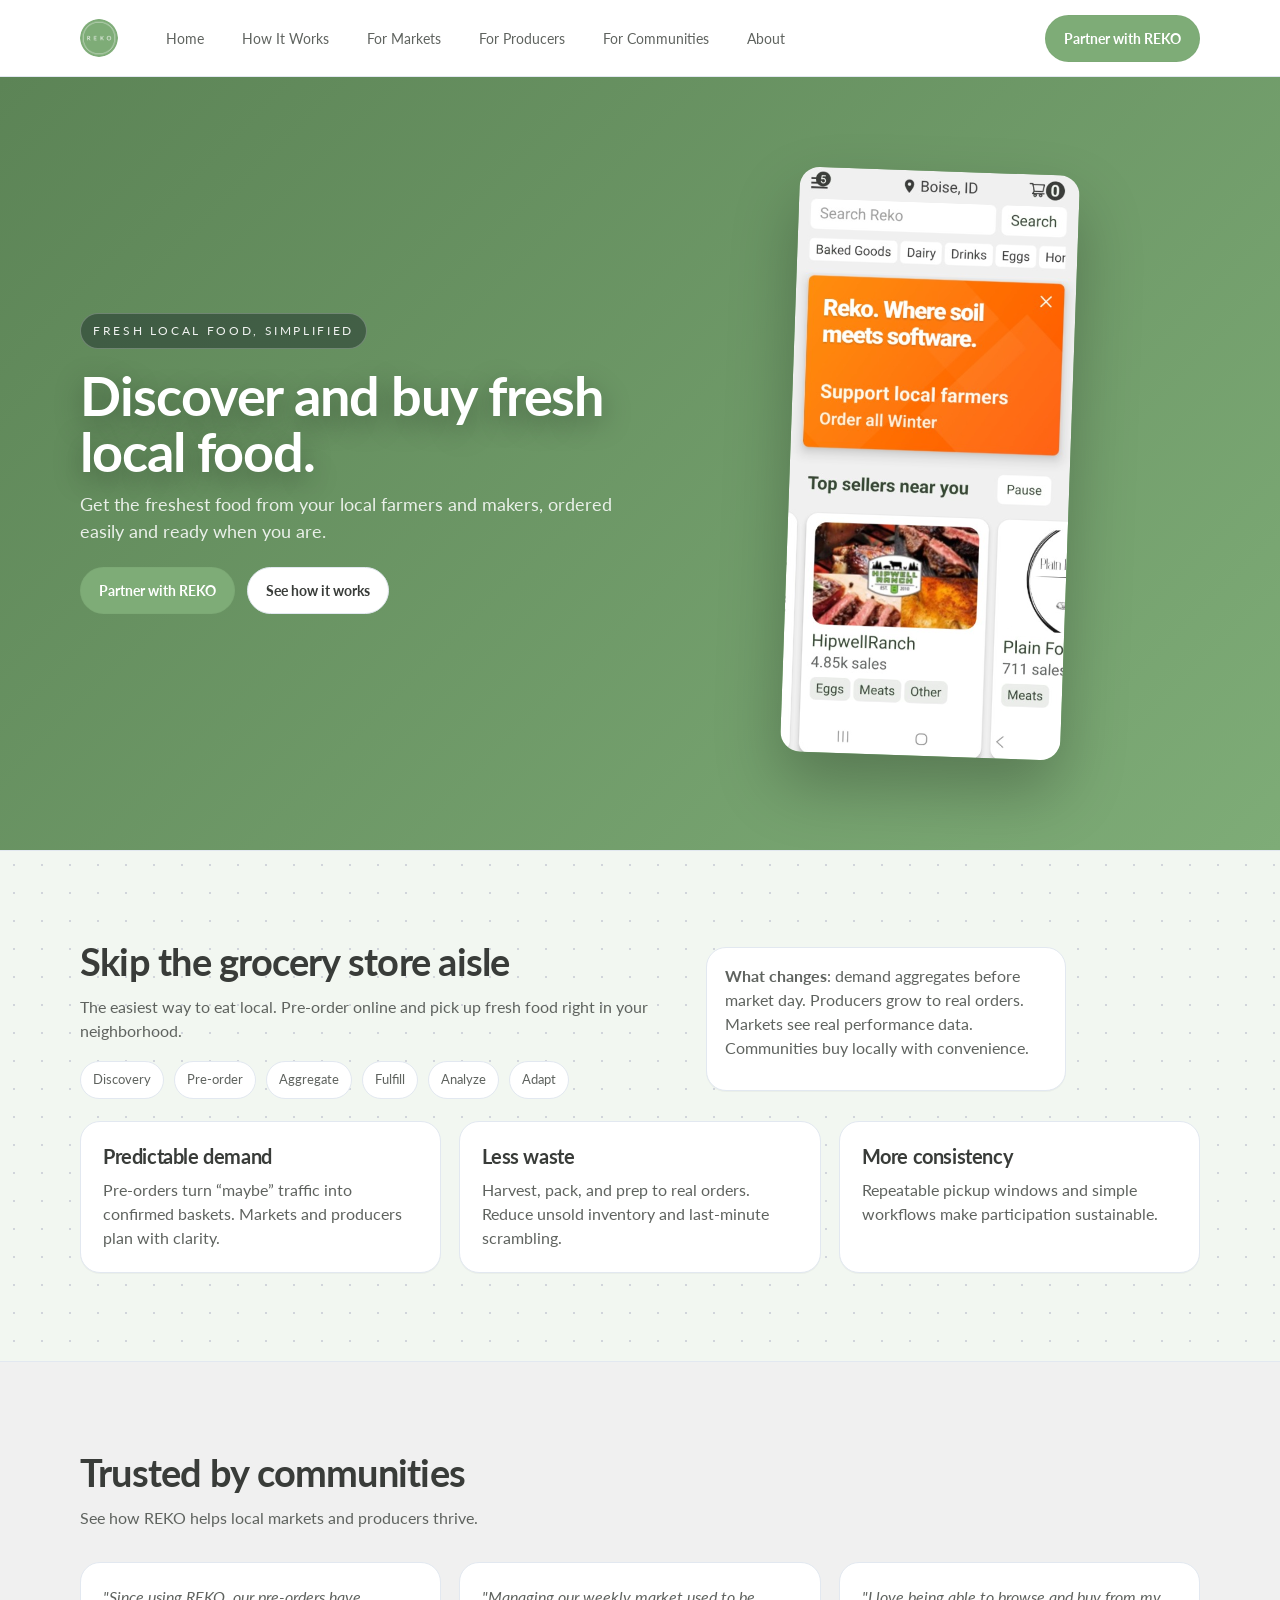
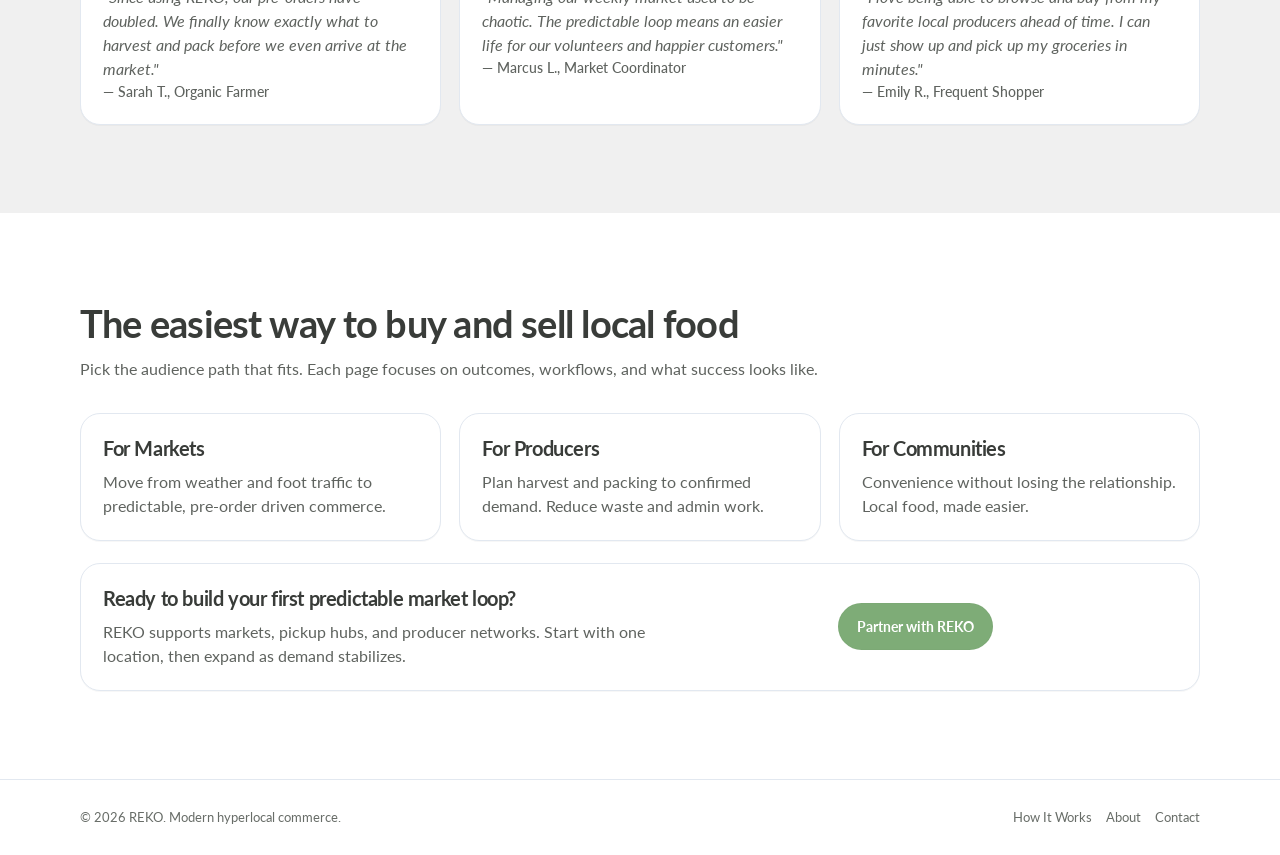
==== Rekonow-website-refresh/index.html @ 21ca54c8 "Add files via upload" ====
<!doctype html>
<html lang="en">

<head>
    <meta charset="utf-8" />
    <meta name="viewport" content="width=device-width, initial-scale=1" />
    <title>REKO. Infrastructure for Local Food</title>
    <link rel="stylesheet" href="styles.css" />
</head>

<body>

    <header class="site-header">
        <div class="container navbar">
            <a class="brand" href="index.html">
                <img src="assets/reko-logo.png" alt="REKO" />
            </a>

            <button class="hamburger" data-mobile-toggle type="button">Menu</button>

            <ul class="nav-links">
                <li><a data-nav href="index.html">Home</a></li>
                <li><a data-nav href="how-it-works.html">How It Works</a></li>
                <li><a data-nav href="for-markets.html">For Markets</a></li>
                <li><a data-nav href="for-producers.html">For Producers</a></li>
                <li><a data-nav href="for-communities.html">For Communities</a></li>
                <li><a data-nav href="about.html">About</a></li>
            </ul>

            <div class="nav-cta">
                <a class="btn btn-primary" href="https://rekohub.com" target="_blank" rel="noopener">Partner with
                    REKO</a>
            </div>
        </div>

        <nav class="mobile-nav" data-mobile-menu>
            <a data-nav href="index.html">Home</a>
            <a data-nav href="how-it-works.html">How It Works</a>
            <a data-nav href="for-markets.html">For Markets</a>
            <a data-nav href="for-producers.html">For Producers</a>
            <a data-nav href="for-communities.html">For Communities</a>
            <a data-nav href="about.html">About</a>
            <a href="https://rekohub.com" target="_blank" rel="noopener">Partner with REKO</a>
        </nav>
    </header>

    <section class="hero hero-home" style="background: linear-gradient(135deg, var(--brand-2) 0%, var(--brand) 100%);">
        <div class="container hero-split">
            <div class="hero-inner">
                <span class="eyebrow">Fresh local food, simplified</span>
                <h1>Discover and buy fresh local food.</h1>
                <p>Get the freshest food from your local farmers and makers, ordered easily and ready when you are.</p>
                <div class="hero-actions">
                    <a class="btn btn-primary" href="https://rekohub.com" target="_blank" rel="noopener">Partner
                        with
                        REKO</a>
                    <a class="btn btn-ghost" href="how-it-works.html">See how it works</a>
                </div>
            </div>
            <div class="hero-image-container">
                <img src="assets/hero-app-mockup.png" alt="Reko App Mockup" />
            </div>
        </div>
    </section>


    <section class="section texture-panel bg-light-blue">
        <div class="container">
            <div class="split">
                <div>
                    <h2>Skip the grocery store aisle</h2>
                    <p>The easiest way to eat local. Pre-order online and pick up fresh food right in your neighborhood.
                    </p>

                    <div class="chips mt-18">
                        <span class="chip">Discovery</span>
                        <span class="chip">Pre-order</span>
                        <span class="chip">Aggregate</span>
                        <span class="chip">Fulfill</span>
                        <span class="chip">Analyze</span>
                        <span class="chip">Adapt</span>
                    </div>
                </div>

                <div class="kpi">
                    <p><strong>What changes</strong>: demand aggregates before market day. Producers grow to real
                        orders.
                        Markets see real performance data. Communities buy locally with convenience.</p>
                </div>
            </div>

            <div style="height:22px"></div>

            <div class="grid-3">
                <div class="card">
                    <h3>Predictable demand</h3>
                    <p>Pre-orders turn “maybe” traffic into confirmed baskets. Markets and producers plan with clarity.
                    </p>
                </div>
                <div class="card">
                    <h3>Less waste</h3>
                    <p>Harvest, pack, and prep to real orders. Reduce unsold inventory and last-minute scrambling.</p>
                </div>
                <div class="card">
                    <h3>More consistency</h3>
                    <p>Repeatable pickup windows and simple workflows make participation sustainable.</p>
                </div>
            </div>
        </div>
    </section>

    <section class="section bg-light-green">
        <div class="container">
            <h2>Trusted by communities</h2>
            <p>See how REKO helps local markets and producers thrive.</p>

            <div style="height:18px"></div>

            <div class="grid-3 steps">
                <div class="card">
                    <p><em>"Since using REKO, our pre-orders have doubled. We finally know exactly what to harvest and
                            pack before we even arrive at the market."</em></p>
                    <p class="mt-18" style="font-weight: 500; font-size: 14px;">— Sarah T., Organic Farmer</p>
                </div>
                <div class="card">
                    <p><em>"Managing our weekly market used to be chaotic. The predictable loop means an easier life for
                            our volunteers and happier customers."</em></p>
                    <p class="mt-18" style="font-weight: 500; font-size: 14px;">— Marcus L., Market Coordinator</p>
                </div>
                <div class="card">
                    <p><em>"I love being able to browse and buy from my favorite local producers ahead of time. I can
                            just show up and pick up my groceries in minutes."</em></p>
                    <p class="mt-18" style="font-weight: 500; font-size: 14px;">— Emily R., Frequent Shopper</p>
                </div>
            </div>
        </div>
    </section>

    <section class="section">
        <div class="container">
            <h2>The easiest way to buy and sell local food</h2>
            <p>Pick the audience path that fits. Each page focuses on outcomes, workflows, and what success looks like.
            </p>

            <div style="height:18px"></div>

            <div class="grid-3">
                <a class="card" href="for-markets.html">
                    <h3>For Markets</h3>
                    <p>Move from weather and foot traffic to predictable, pre-order driven commerce.</p>
                </a>
                <a class="card" href="for-producers.html">
                    <h3>For Producers</h3>
                    <p>Plan harvest and packing to confirmed demand. Reduce waste and admin work.</p>
                </a>
                <a class="card" href="for-communities.html">
                    <h3>For Communities</h3>
                    <p>Convenience without losing the relationship. Local food, made easier.</p>
                </a>
            </div>

            <div style="height:22px"></div>

            <div class="card">
                <div class="split">
                    <div>
                        <h3>Ready to build your first predictable market loop?</h3>
                        <p>REKO supports markets, pickup hubs, and producer networks. Start with one location, then
                            expand as demand stabilizes.</p>
                    </div>
                    <div
                        style="display:flex; gap:12px; justify-content:flex-end; align-items:flex-start; flex-wrap:wrap;">
                        <a class="btn btn-primary" href="https://rekohub.com" target="_blank" rel="noopener">Partner
                            with REKO</a>
                        <a class="btn btn-light" href="how-it-works.html">Explore How It Works</a>
                    </div>
                </div>
            </div>
        </div>
    </section>

    <footer class="site-footer">
        <div class="container footer-row">
            <div>© 2026 REKO. Modern hyperlocal commerce.</div>
            <div class="footer-links">
                <a href="how-it-works.html">How It Works</a>
                <a href="about.html">About</a>
                <a href="mailto:hello@reko.example">Contact</a>
            </div>
        </div>
    </footer>

    <script src="script.js"></script>
</body>

</html>
---- Rekonow-website-refresh/styles.css ----
/* styles.css */
@import url('https://fonts.googleapis.com/css2?family=Lato:wght@400;700;900&display=swap');

/* REKO static site. Assumes this structure:
   /index.html
   /how-it-works.html
   /for-markets.html
   /for-producers.html
   /for-communities.html
   /about.html
   /styles.css
   /script.js
   /assets/reko-logo.png
   /assets/hero-farmer.jpg
   /assets/how-it-works.jpg
   /assets/for-markets.jpg
   /assets/for-producers.jpg
   /assets/for-communities.jpg
   /assets/about.jpg
*/

:root {
    --bg: #ffffff;
    --text: #393c39;
    --muted: #5f635f;
    --muted-2: #686d68;
    --border: #e2e8f0;
    --surface: #f2f7f1;
    --surface-2: #f0f0f0;
    --brand: #7eac77;
    --brand-2: #5c8456;
    --shadow: 0 18px 50px rgba(15, 23, 42, 0.10);
    --radius: 20px;
    --radius-sm: 14px;
    --container: 1120px;
}

/* Base */
* {
    box-sizing: border-box;
}

html,
body {
    height: 100%;
}

body {
    margin: 0;
    font-family: 'Lato', ui-sans-serif, system-ui, -apple-system, Segoe UI, Roboto, Helvetica, Arial, "Apple Color Emoji", "Segoe UI Emoji";
    color: var(--text);
    background: var(--bg);
    line-height: 1.5;
}

img {
    max-width: 100%;
    height: auto;
    display: block;
}

a {
    color: inherit;
    text-decoration: none;
}

p {
    margin: 0 0 14px;
    color: var(--muted);
}

h1,
h2,
h3 {
    margin: 0 0 12px;
    letter-spacing: -0.02em;
}

h1 {
    font-size: clamp(38px, 4.2vw, 56px);
    line-height: 1.05;
}

h2 {
    font-size: clamp(28px, 3vw, 40px);
    line-height: 1.15;
}

h3 {
    font-size: 20px;
    line-height: 1.2;
}

.container {
    width: min(var(--container), calc(100% - 48px));
    margin: 0 auto;
}

/* Header / Nav */
.site-header {
    position: sticky;
    top: 0;
    z-index: 50;
    background: rgba(255, 255, 255, 0.92);
    backdrop-filter: blur(10px);
    border-bottom: 1px solid var(--border);
}

.navbar {
    display: flex;
    align-items: center;
    justify-content: flex-start;
    gap: 40px;
    height: 76px;
}

.brand {
    display: flex;
    align-items: center;
    gap: 12px;
}

.brand img {
    width: 38px;
    height: 38px;
    border-radius: 999px;
}

.nav-links {
    display: flex;
    align-items: center;
    gap: 22px;
    flex-wrap: wrap;
    justify-content: center;
    list-style: none;
    padding: 0;
    margin: 0;
}

.nav-links a {
    font-size: 14px;
    color: var(--muted);
    padding: 10px 8px;
    border-radius: 10px;
    transition: color 0.15s ease;
}

.nav-links a:hover {
    color: var(--brand);
}

.nav-links a.active {
    color: var(--text);
    font-weight: 650;
    text-decoration: underline;
    text-underline-offset: 10px;
    text-decoration-thickness: 2px;
}

.nav-cta {
    display: flex;
    align-items: center;
    gap: 10px;
    min-width: 200px;
    justify-content: flex-end;
    margin-left: auto;
}

.hamburger {
    display: none;
    border: 1px solid var(--border);
    background: #fff;
    padding: 10px 12px;
    border-radius: 12px;
    cursor: pointer;
}

/* Buttons */
.btn {
    display: inline-flex;
    align-items: center;
    justify-content: center;
    gap: 10px;
    padding: 12px 18px;
    border-radius: 999px;
    font-weight: 650;
    font-size: 14px;
    border: 1px solid transparent;
    transition: transform .06s ease, background .2s ease, border-color .2s ease, color .2s ease;
    white-space: nowrap;
}

.btn:active {
    transform: translateY(1px);
}

.btn-primary {
    background: var(--brand);
    color: #fff;
    border-color: rgba(0, 0, 0, 0.02);
}

.btn-primary:hover {
    background: var(--brand-2);
}

.btn-light {
    background: rgba(255, 255, 255, 0.08);
    color: #fff;
    border-color: rgba(255, 255, 255, 0.35);
}

.btn-light:hover {
    background: rgba(255, 255, 255, 0.14);
    border-color: rgba(255, 255, 255, 0.55);
}

.btn-ghost {
    background: #fff;
    color: var(--text);
    border-color: var(--border);
}

.btn-ghost:hover {
    background: var(--surface-2);
}

/* Hero */
.hero {
    position: relative;
    min-height: 560px;
    display: flex;
    align-items: center;
    overflow: hidden;
    background-color: #0b1220;
    background-size: cover;
    background-position: center;
    background-repeat: no-repeat;
}

.hero::before {
    content: "";
    position: absolute;
    inset: 0;
    background:
        linear-gradient(180deg, rgba(2, 6, 23, 0.55) 0%, rgba(2, 6, 23, 0.66) 45%, rgba(2, 6, 23, 0.72) 100%),
        var(--hero-image, none);
    background-size: 100% auto;
    background-position: center;
    background-repeat: no-repeat;
}

.hero .container {
    position: relative;
    padding: 94px 0;
}

.hero-inner {
    max-width: 860px;
}

.hero-home::before {
    display: none;
}

.hero-split {
    display: grid;
    grid-template-columns: 1fr 1fr;
    gap: 40px;
    align-items: center;
}

.hero-image-container {
    display: flex;
    justify-content: center;
}

.hero-image-container img {
    width: 280px;
    height: 585px;
    object-fit: cover;
    object-position: center bottom;
    border-radius: 20px;
    box-shadow: 0 32px 64px rgba(0, 0, 0, 0.25);
    transform: rotate(2deg);
    transition: transform 0.3s ease;
}

.hero-image-container img:hover {
    transform: rotate(0deg) scale(1.02);
}

.eyebrow {
    display: inline-flex;
    align-items: center;
    gap: 8px;
    font-size: 12px;
    letter-spacing: 0.22em;
    text-transform: uppercase;
    color: rgba(255, 255, 255, 0.92);
    padding: 8px 12px;
    border-radius: 999px;
    border: 1px solid rgba(255, 255, 255, 0.25);
    background: rgba(2, 6, 23, 0.35);
    margin-bottom: 18px;
}

.hero h1 {
    color: #fff;
    text-shadow: 0 8px 28px rgba(0, 0, 0, 0.35);
}

.hero p {
    color: rgba(255, 255, 255, 0.86);
    font-size: 18px;
}

.hero-actions {
    margin-top: 22px;
    display: flex;
    gap: 12px;
    flex-wrap: wrap;
}

.hero-note {
    margin-top: 18px;
    color: rgba(255, 255, 255, 0.68);
    font-size: 13px;
}

/* Sections */
.section {
    padding: 88px 0;
}

.section.compact {
    padding: 64px 0;
}

.section.alt {
    background: var(--surface);
}

.bg-light-blue {
    background-color: #f2f7f1 !important;
}

.bg-light-green {
    background-color: #f0f0f0 !important;
}

.texture-panel {
    background-color: #fcfdfd;
    background-image: radial-gradient(#d1d5db 1px, transparent 0);
    background-size: 28px 28px;
    border-top: 1px solid var(--border);
    border-bottom: 1px solid var(--border);
}

.section-head {
    display: flex;
    align-items: flex-start;
    justify-content: space-between;
    gap: 22px;
    margin-bottom: 28px;
}

.section-head .lead {
    max-width: 760px;
    font-size: 18px;
    color: var(--muted);
}

.kpi {
    border: 1px solid var(--border);
    background: #fff;
    border-radius: var(--radius);
    padding: 16px 18px;
    box-shadow: 0 1px 0 rgba(2, 6, 23, 0.03);
    max-width: 360px;
    color: var(--muted);
}

.kpi b {
    color: var(--text);
}

/* Cards / grids */
.grid-3 {
    display: grid;
    grid-template-columns: repeat(3, minmax(0, 1fr));
    gap: 18px;
}

.grid-2 {
    display: grid;
    grid-template-columns: repeat(2, minmax(0, 1fr));
    gap: 18px;
}

.card {
    border: 1px solid var(--border);
    background: #fff;
    border-radius: var(--radius);
    padding: 22px;
    box-shadow: 0 1px 0 rgba(2, 6, 23, 0.03);
}

.card h3 {
    margin-bottom: 10px;
}

.card p {
    margin: 0;
    color: var(--muted);
}

.card-link {
    display: block;
    border: 1px solid var(--border);
    background: #fff;
    border-radius: var(--radius);
    padding: 22px;
    box-shadow: 0 1px 0 rgba(2, 6, 23, 0.03);
    transition: transform .08s ease, box-shadow .2s ease, border-color .2s ease;
}

.card-link:hover {
    transform: translateY(-1px);
    box-shadow: var(--shadow);
    border-color: rgba(126, 172, 119, 0.45);
}

.card-link .pill {
    display: inline-flex;
    padding: 6px 10px;
    border-radius: 999px;
    border: 1px solid var(--border);
    background: var(--surface);
    color: var(--muted);
    font-size: 12px;
    margin-bottom: 10px;
}

/* Chips */
.chips {
    display: flex;
    flex-wrap: wrap;
    gap: 10px;
    margin-top: 16px;
}

.chip {
    display: inline-flex;
    align-items: center;
    padding: 8px 12px;
    border-radius: 999px;
    border: 1px solid var(--border);
    background: #fff;
    color: var(--muted);
    font-size: 13px;
}

/* Split section */
.split {
    display: grid;
    grid-template-columns: 1.1fr 0.9fr;
    gap: 22px;
    align-items: center;
}

.split .card {
    height: 100%;
}

/* Footer */
.site-footer {
    border-top: 1px solid var(--border);
    background: #fff;
    padding: 28px 0;
}

.footer-row {
    display: flex;
    align-items: center;
    justify-content: space-between;
    gap: 14px;
    flex-wrap: wrap;
    color: var(--muted-2);
    font-size: 13px;
}

.footer-links {
    display: flex;
    gap: 14px;
}

.footer-links a {
    color: var(--muted-2);
}

.footer-links a:hover {
    color: var(--text);
}

/* Responsive */
@media (max-width: 980px) {
    .grid-3 {
        grid-template-columns: 1fr;
    }

    .grid-2 {
        grid-template-columns: 1fr;
    }

    .split {
        grid-template-columns: 1fr;
    }

    .section-head {
        flex-direction: column;
    }

    .hero-split {
        grid-template-columns: 1fr;
        text-align: center;
        gap: 32px;
    }

    .hero-actions {
        justify-content: center;
    }

    .hero-image-container img {
        transform: none;
    }

    .nav-links {
        display: none;
    }

    .hamburger {
        display: inline-flex;
    }

    .nav-cta {
        min-width: auto;
    }

    .brand {
        min-width: auto;
    }
}

/* Mobile nav drawer */
.mobile-nav {
    display: none;
    border-top: 1px solid var(--border);
    background: rgba(255, 255, 255, 0.98);
}

.mobile-nav.open {
    display: block;
}

.mobile-nav .container {
    padding: 14px 0 18px;
}

.mobile-nav a {
    display: block;
    padding: 12px 10px;
    border-radius: 12px;
    color: var(--muted);
}

.mobile-nav a:hover {
    background: var(--surface-2);
    color: var(--text);
}

.mobile-nav a.active {
    color: var(--text);
    font-weight: 650;
}

/* Utility spacing helpers (avoid inline height divs) */
.mt-12 {
    margin-top: 12px;
}

.mt-18 {
    margin-top: 18px;
}

.mt-24 {
    margin-top: 24px;
}

.mb-0 {
    margin-bottom: 0;
}
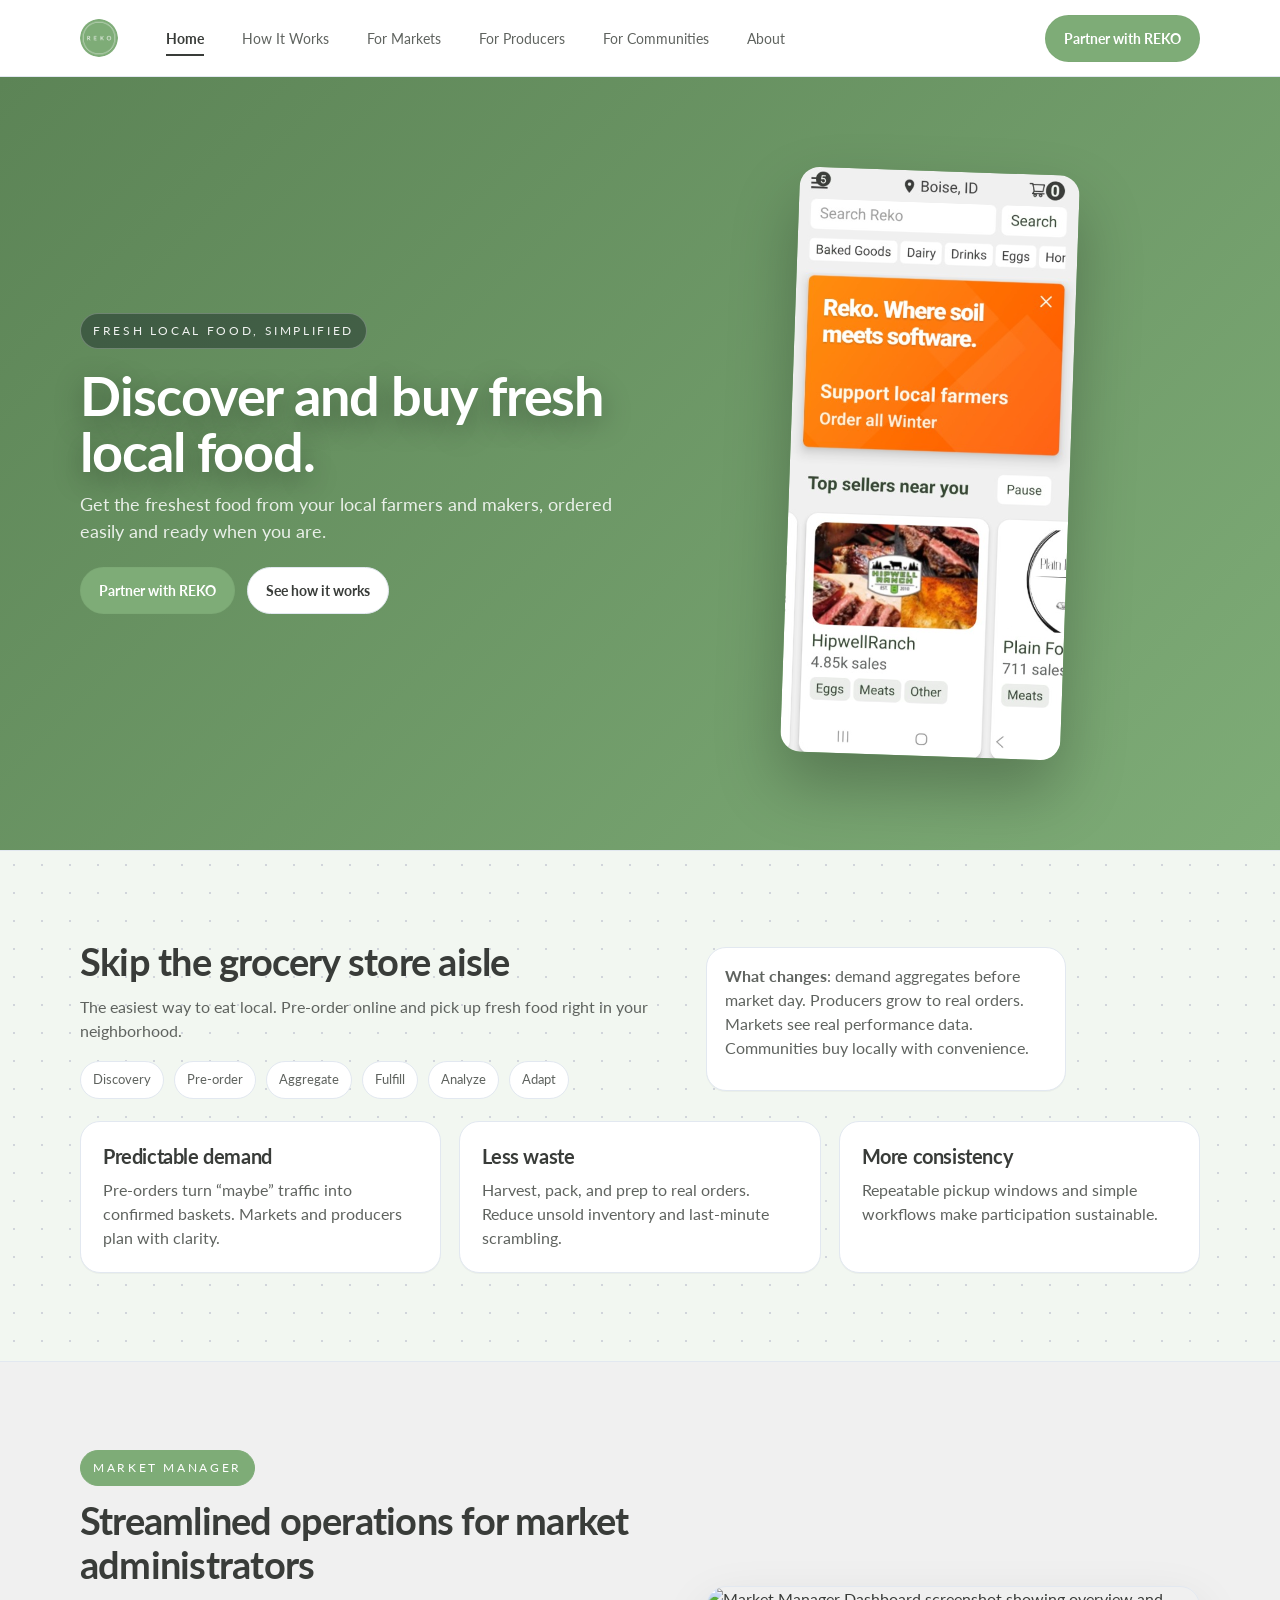
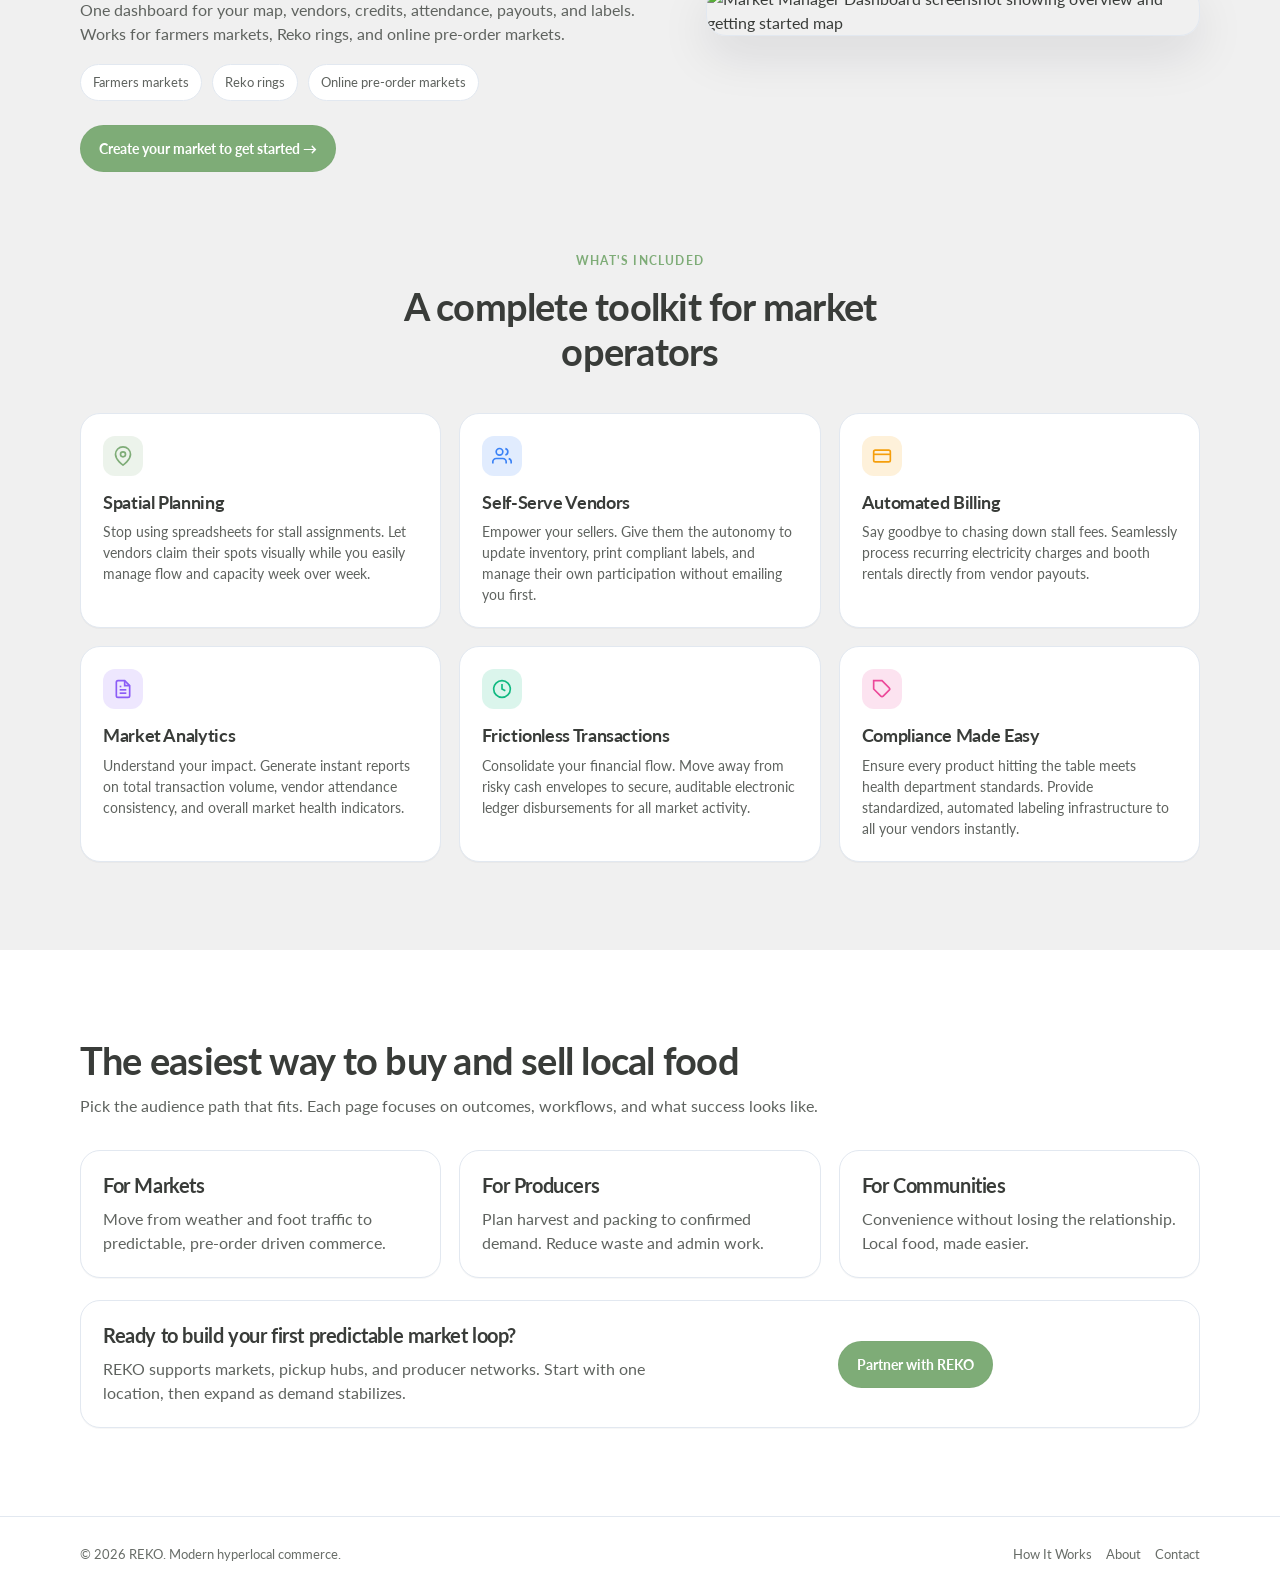
==== commit 076e49db: "Apply subpage and copy fixes to nested repo folder" ====
--- a/Rekonow-website-refresh/index.html
+++ b/Rekonow-website-refresh/index.html
@@ -111,28 +111,132 @@
 
     <section class="section bg-light-green">
         <div class="container">
-            <h2>Trusted by communities</h2>
-            <p>See how REKO helps local markets and producers thrive.</p>
-
-            <div style="height:18px"></div>
-
-            <div class="grid-3 steps">
-                <div class="card">
-                    <p><em>"Since using REKO, our pre-orders have doubled. We finally know exactly what to harvest and
-                            pack before we even arrive at the market."</em></p>
-                    <p class="mt-18" style="font-weight: 500; font-size: 14px;">— Sarah T., Organic Farmer</p>
-                </div>
-                <div class="card">
-                    <p><em>"Managing our weekly market used to be chaotic. The predictable loop means an easier life for
-                            our volunteers and happier customers."</em></p>
-                    <p class="mt-18" style="font-weight: 500; font-size: 14px;">— Marcus L., Market Coordinator</p>
-                </div>
-                <div class="card">
-                    <p><em>"I love being able to browse and buy from my favorite local producers ahead of time. I can
-                            just show up and pick up my groceries in minutes."</em></p>
-                    <p class="mt-18" style="font-weight: 500; font-size: 14px;">— Emily R., Frequent Shopper</p>
-                </div>
-            </div>
+            <div class="split">
+                <div>
+                    <span class="eyebrow"
+                        style="background: var(--brand); border-color: var(--brand); color: white; margin-bottom: 12px;">Market
+                        Manager</span>
+                    <h2>Streamlined operations for market administrators</h2>
+                    <p>One dashboard for your map, vendors, credits, attendance, payouts, and labels. Works for farmers
+                        markets, Reko rings, and online pre-order markets.</p>
+
+                    <div class="chips mt-18">
+                        <span class="chip">Farmers markets</span>
+                        <span class="chip">Reko rings</span>
+                        <span class="chip">Online pre-order markets</span>
+                    </div>
+
+                    <div class="mt-24">
+                        <a class="btn btn-primary" href="https://rekohub.com" target="_blank" rel="noopener">Create your
+                            market to get started &rarr;</a>
+                    </div>
+                </div>
+                <div>
+                    <img src="assets/market-manager-1.png"
+                        alt="Market Manager Dashboard screenshot showing overview and getting started map"
+                        style="border-radius: var(--radius); box-shadow: var(--shadow); border: 1px solid var(--border);" />
+                </div>
+            </div>
+
+            <div style="height: 80px;"></div>
+
+            <div style="text-align: center; max-width: 600px; margin: 0 auto 40px;">
+                <p
+                    style="font-weight: 700; font-size: 12px; letter-spacing: 0.1em; text-transform: uppercase; color: var(--brand);">
+                    What's Included</p>
+                <h2>A complete toolkit for market operators</h2>
+            </div>
+
+            <div class="grid-3">
+                <div class="card">
+                    <div
+                        style="margin-bottom: 16px; width: 40px; height: 40px; background: rgba(126, 172, 119, 0.15); border-radius: 12px; display: flex; align-items: center; justify-content: center; color: var(--brand);">
+                        <svg width="20" height="20" viewBox="0 0 24 24" fill="none" stroke="currentColor"
+                            stroke-width="2">
+                            <path d="M21 10c0 7-9 13-9 13s-9-6-9-13a9 9 0 0 1 18 0z"></path>
+                            <circle cx="12" cy="10" r="3"></circle>
+                        </svg>
+                    </div>
+                    <h3 style="font-size: 18px; margin-bottom: 8px;">Spatial Planning</h3>
+                    <p style="font-size: 14px; margin-bottom: 0;">Stop using spreadsheets for stall assignments. Let
+                        vendors claim their spots visually while you easily manage flow and capacity week over week.</p>
+                </div>
+                <div class="card">
+                    <div
+                        style="margin-bottom: 16px; width: 40px; height: 40px; background: rgba(59, 130, 246, 0.15); border-radius: 12px; display: flex; align-items: center; justify-content: center; color: #3b82f6;">
+                        <svg width="20" height="20" viewBox="0 0 24 24" fill="none" stroke="currentColor"
+                            stroke-width="2">
+                            <path d="M17 21v-2a4 4 0 0 0-4-4H5a4 4 0 0 0-4 4v2"></path>
+                            <circle cx="9" cy="7" r="4"></circle>
+                            <path d="M23 21v-2a4 4 0 0 0-3-3.87"></path>
+                            <path d="M16 3.13a4 4 0 0 1 0 7.75"></path>
+                        </svg>
+                    </div>
+                    <h3 style="font-size: 18px; margin-bottom: 8px;">Self-Serve Vendors</h3>
+                    <p style="font-size: 14px; margin-bottom: 0;">Empower your sellers. Give them the autonomy to update
+                        inventory, print compliant labels, and manage their own participation without emailing you
+                        first.</p>
+                </div>
+                <div class="card">
+                    <div
+                        style="margin-bottom: 16px; width: 40px; height: 40px; background: rgba(245, 158, 11, 0.15); border-radius: 12px; display: flex; align-items: center; justify-content: center; color: #f59e0b;">
+                        <svg width="20" height="20" viewBox="0 0 24 24" fill="none" stroke="currentColor"
+                            stroke-width="2">
+                            <rect x="2" y="5" width="20" height="14" rx="2"></rect>
+                            <line x1="2" y1="10" x2="22" y2="10"></line>
+                        </svg>
+                    </div>
+                    <h3 style="font-size: 18px; margin-bottom: 8px;">Automated Billing</h3>
+                    <p style="font-size: 14px; margin-bottom: 0;">Say goodbye to chasing down stall fees. Seamlessly
+                        process recurring electricity charges and booth rentals directly from vendor payouts.</p>
+                </div>
+                <div class="card">
+                    <div
+                        style="margin-bottom: 16px; width: 40px; height: 40px; background: rgba(139, 92, 246, 0.15); border-radius: 12px; display: flex; align-items: center; justify-content: center; color: #8b5cf6;">
+                        <svg width="20" height="20" viewBox="0 0 24 24" fill="none" stroke="currentColor"
+                            stroke-width="2">
+                            <path d="M14 2H6a2 2 0 0 0-2 2v16a2 2 0 0 0 2 2h12a2 2 0 0 0 2-2V8z"></path>
+                            <polyline points="14 2 14 8 20 8"></polyline>
+                            <line x1="16" y1="13" x2="8" y2="13"></line>
+                            <line x1="16" y1="17" x2="8" y2="17"></line>
+                            <polyline points="10 9 9 9 8 9"></polyline>
+                        </svg>
+                    </div>
+                    <h3 style="font-size: 18px; margin-bottom: 8px;">Market Analytics</h3>
+                    <p style="font-size: 14px; margin-bottom: 0;">Understand your impact. Generate instant reports on
+                        total transaction volume, vendor attendance consistency, and overall market health indicators.
+                    </p>
+                </div>
+                <div class="card">
+                    <div
+                        style="margin-bottom: 16px; width: 40px; height: 40px; background: rgba(16, 185, 129, 0.15); border-radius: 12px; display: flex; align-items: center; justify-content: center; color: #10b981;">
+                        <svg width="20" height="20" viewBox="0 0 24 24" fill="none" stroke="currentColor"
+                            stroke-width="2">
+                            <circle cx="12" cy="12" r="10"></circle>
+                            <polyline points="12 6 12 12 16 14"></polyline>
+                        </svg>
+                    </div>
+                    <h3 style="font-size: 18px; margin-bottom: 8px;">Frictionless Transactions</h3>
+                    <p style="font-size: 14px; margin-bottom: 0;">Consolidate your financial flow. Move away from risky
+                        cash envelopes to secure, auditable electronic ledger disbursements for all market activity.</p>
+                </div>
+                <div class="card">
+                    <div
+                        style="margin-bottom: 16px; width: 40px; height: 40px; background: rgba(236, 72, 153, 0.15); border-radius: 12px; display: flex; align-items: center; justify-content: center; color: #ec4899;">
+                        <svg width="20" height="20" viewBox="0 0 24 24" fill="none" stroke="currentColor"
+                            stroke-width="2">
+                            <path d="M20.59 13.41l-7.17 7.17a2 2 0 0 1-2.83 0L2 12V2h10l8.59 8.59a2 2 0 0 1 0 2.82z">
+                            </path>
+                            <line x1="7" y1="7" x2="7.01" y2="7"></line>
+                        </svg>
+                    </div>
+                    <h3 style="font-size: 18px; margin-bottom: 8px;">Compliance Made Easy</h3>
+                    <p style="font-size: 14px; margin-bottom: 0;">Ensure every product hitting the table meets health
+                        department standards. Provide standardized, automated labeling infrastructure to all your
+                        vendors instantly.</p>
+                </div>
+            </div>
+
         </div>
     </section>
 
